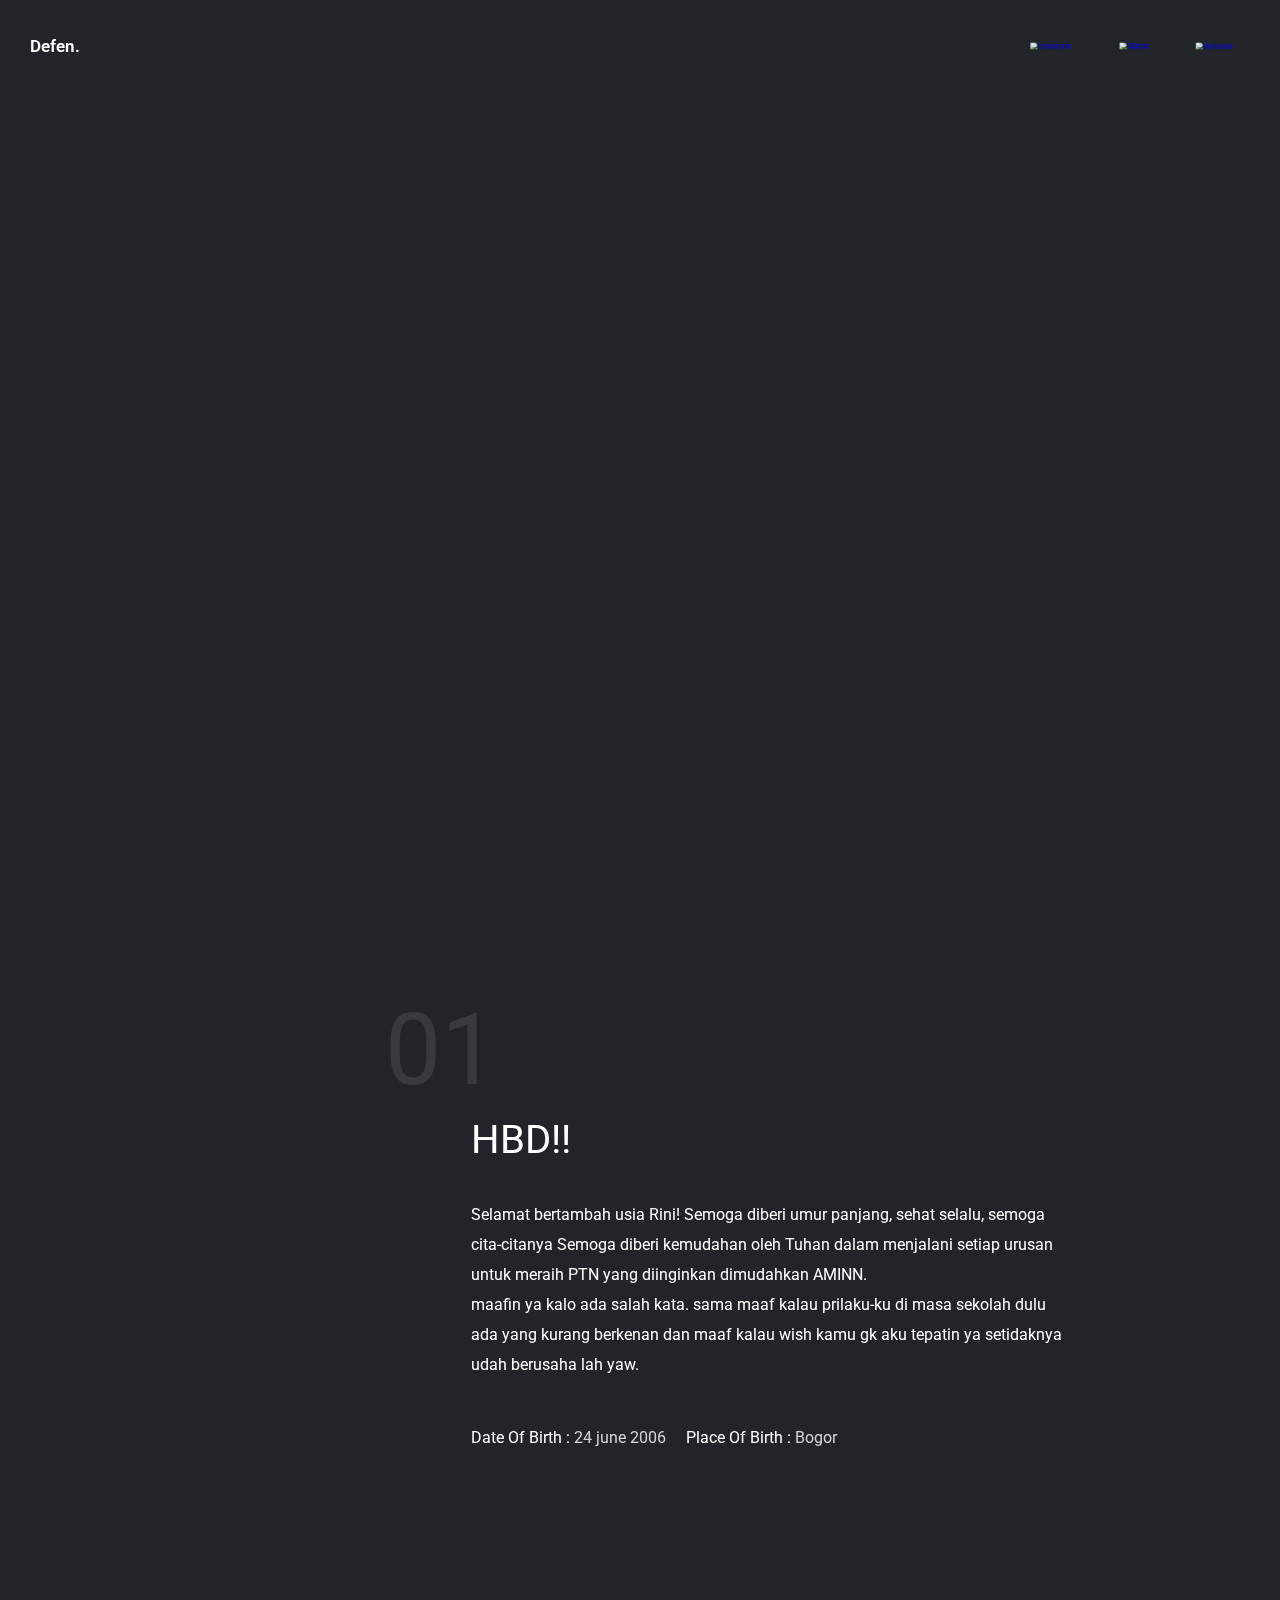
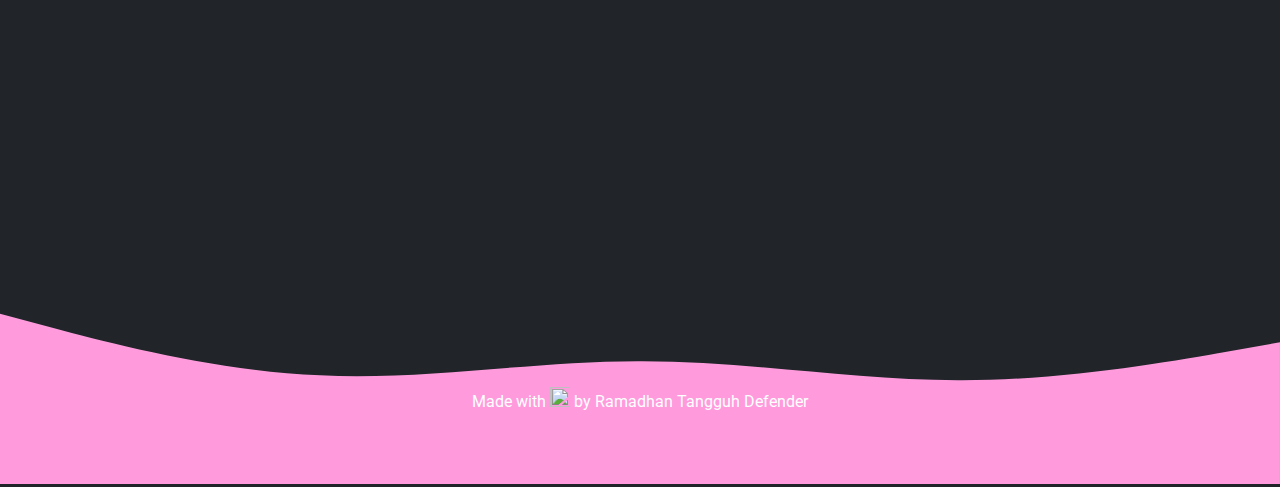
==== index.html @ fd663c67 "initial commit" ====
<!DOCTYPE html>
<html lang="en">
  <head>
    <meta charset="UTF-8" />
    <meta name="viewport" content="width=device-width, initial-scale=1.0" />
    <meta http-equiv="X-UA-Compatible" content="ie=edge" />
    <title>Tara..</title>
    <link href="https://fonts.googleapis.com/css2?family=Patrick+Hand&family=Roboto&display=swap" rel="stylesheet">
    <link rel="stylesheet" href="style.css"/>
    <link
    rel="stylesheet"
    href="https://unpkg.com/swiper@8/swiper-bundle.min.css"
    />
    <link href="https://fonts.googleapis.com/css2?family=Roboto&display=swap" rel="stylesheet">
  </head>
  <body id="home">
    <!-- lagu -->
    <div class="song">
      <audio autoplay loop><source src="img/Fly Me To The Moon - Lofi Cover (Prod. YungRhythm).mp3" type="audio/mp3"/></audio>
    </div>
    <!-- akhir lagu -->
    <!-- Navbar -->
    <nav>
      <div class="logo">
        <a href="#sectiontwo">Defen.</a>
      </div>
      <div class="nav-links">
        <ul>
          <li>
            <a href="https://www.instagram.com/defen212006/"><img src="../someone-birthday/img/instagram-logo.png" alt="Instagram" /></a>
          </li>
          <li>
            <a href="https://github.com/Defen21/Defen21.github.io"><img src="../someone-birthday/img/GitHub-Mark-Light-32px.png" alt="Github" /></a>
          </li>
          <li>
            <a href="https://www.facebook.com/defen.defen.161/"><img src="../someone-birthday/img/facebook.png" alt="facebook" /></a>
          </li>
        </ul>
      </div>
    </nav>
    <!-- Akhir Navbar -->
    <!--Section-->
    <section id="sectionone" class="screen">
      <div id="scene">
      <div class="cinematik">
        <img src="/someone-birthday/img/cinematik.png" alt="" />
      </div>
      <div class="atas">
        <img src="/someone-birthday/img/Rectangle 3.png" alt="" />
      </div>
      <div class="bawah">
        <img src="/someone-birthday/img/waves.png" alt="" />
      </div>
      <div class="bg">
        <img src="/someone-birthday/Img/background.png" alt="" />
      </div>
      <div data-depth="0.2" class="character">
        <img src="/someone-birthday/Img/character.png" alt="" />
      </div>
      <div data-depth="0.4" class="bubble">
        <img src="/someone-birthday/Img/bubble 1.png" alt="" />
      </div>
      <div data-depth="0.2" class="tugu">
        <img src="/someone-birthday/Img/tugu.png" alt="" />
      </div>
      <div data-depth="0.5" class="patung1">
        <img src="/someone-birthday/img/patung1.png" alt="" />
      </div>
      <div data-depth="0.5" class="patung2">
        <img src="/someone-birthday/img/patung2.png" alt="" />
      </div>
      <div data-depth="0.05" class="teks">
        <img src="/someone-birthday/Img/teks.png"  alt=""/>
      </div>
      <div data-depth="0.05" class="kertas1">
        <img src="/someone-birthday/Img/Kertas1.png" alt="" />
      </div>
      <div data-depth="0.05" class="kertas2">
        <img src="/someone-birthday/Img/Kertas2.png" alt="" />
      </div>
      <div data-depth="0.05" class="kertas3">
        <img src="/someone-birthday/Img/kertas3.png" alt="" />
      </div>
      <div data-depth="0.02" class="camera">
        <img src="/someone-birthday/Img/camera.png" alt="" />
      </div>
      <div data-depth="0.07" class="orang">
        <img src="/someone-birthday/Img/orang.png" alt="" />
      </div>
      <div data-depth="0.02" class="bgcm">
        <img src="/someone-birthday/Img/bg camera.png" alt="" />
      </div>
      <div data-depth="0.03" class="biola1">
        <img src="/someone-birthday/Img/biola1.png" alt="" />
      </div>
      <div data-depth="0.1" class="biola2">
        <img src="/someone-birthday/Img/biola2.png" alt="" />
      </div>
      <div data-depth="0.3" class="rinoi">
        <img src="/someone-birthday/Img/Rini.png" alt="" />
      </div>
      <div class="Mtbelakang">
        <img src="/someone-birthday/Img/mata belakang.png" alt="" />
      </div>
      <div class="Mtdepan">
        <img src="/someone-birthday/Img/mata depan1.png" alt="" />
      </div>
      <div class="bg-mata">
        <img src="/someone-birthday/Img/bg-mata.png" alt="" />
      </div>
      <div data-depth="0.2" class="pupil">
        <img src="/someone-birthday/Img/pupil.png" alt="" />
      </div>
      <div data-depth="0.1" class="tng-belakang">
        <img src="/someone-birthday/Img/tangan belakang.png" alt="" />
      </div>
      <div data-depth="0.1" class="tng-depan">
        <img src="/someone-birthday/Img/tangan depan.png" alt="" />
      </div>
      <div data-depth="0.1" class="tugu2">
        <img src="/someone-birthday/Img/tugu_bogor.png" alt="" />
      </div>
      <div data-depth="0.1" class="blatas">
        <img src="/someone-birthday/img/balon atas.png" alt="" />
      </div>
      <div data-depth="0.1" class="blbawah">
        <img src="/someone-birthday/Img/balon bawah.png" alt="" />
      </div>
      <div data-depth="0.1" class="quda">
        <img src="/someone-birthday/Img/quda.png" alt="" />
      </div>
    </section>
    
    <section id="sectiontwo" class="screen">
      <div class="swiper-container">
        <div class="swiper-wrapper">
          
          <!--Slide One-->
          <div class="swiper-slide">
            <div class="slide-number">
              <p><span>HBD!!</span></p>
            </div>
            <div class="slide-text">
              <h4><span>01</span></h4>
            </div>
            <div class="slide-detail">
              <p>
                <span>
                  Selamat bertambah usia Rini! Semoga diberi umur panjang, sehat selalu,
                  semoga <br> cita-citanya Semoga diberi kemudahan oleh Tuhan dalam menjalani setiap urusan <br> untuk meraih PTN yang diinginkan dimudahkan AMINN.
                  <br> maafin ya kalo ada salah kata. sama maaf kalau prilaku-ku di masa sekolah dulu <br> ada yang kurang berkenan 
                  dan maaf kalau wish kamu gk aku tepatin ya setidaknya <br> udah berusaha lah yaw. 
                </span>
              </p>
            </div>
            <div class="slide-detail-facts">
              <div>
                <h5>
                  Date Of Birth :
                  <span style="opacity: 0.8">24 june 2006</span>
                </h5>
                <h5>Place Of Birth : <span style="opacity: 0.8">Bogor</span></h5>
              </div>
            </div>
            <div class="slide-img"></div>
          </div>

          <!-- 02 -->
          <div class="swiper-slide">
            <div class="slide-number">
              <p><span>Open >_<</span></p>
            </div>
            <div class="slide-text">
              <h4><span>02</span></h4>
            </div>
            <div class="kado">
              <a href="gift.html">
                <img src="/someone-birthday/img/gift.png" alt="">
              </a>
            </div>
            <div class="slide-img"></div>
          </div>

          <!-- 03 -->
          <div class="swiper-slide">
            <div class="slide-number">
              <p><span>Credits!!</span></p>
            </div>
            <div class="slide-text">
              <h4><span>03</span></h4>
            </div>
            <div class="slide-detail">
              <p>
                <span>
                  inspred by: <a href="">Vindes.id</a> <br><br>
                Song: <a href="https://youtu.be/--B2MJbUv-o">Fly Me To The Moon - Lofi Cover (Prod. YungRhythm)</a><br> &ensp;&ensp;&ensp;&ensp;&ensp;    <a href="https://youtu.be/VcW2dYWxh70">Happy Birthday Song (KAIRU Lofi Remix) </a> <br><br>
                source: <a href="https://www.freepik.com/">freepik.com</a>  <br>  &ensp;&ensp;&ensp;&ensp;&ensp;&ensp; <a href="https://unsplash.com/">unsplash.com</a>
                <br> &ensp;&ensp;&ensp;&ensp;&ensp;&ensp; <a href="https://www.youtube.com/">Youtube.com</a>
                </span>
              </p>
            </div>
            <div class="slide-img"></div>
          </div>
      </div>
    </div>

      <!--slider links-->
        <div class="planet-links"></div>
    </section>
    <!--waves-->
    <div class="waves"><svg xmlns="http://www.w3.org/2000/svg" viewBox="0 0 1440 320"><path fill="#ff9bdd" fill-opacity="1" d="M0,128L60,144C120,160,240,192,360,197.3C480,203,600,181,720,181.3C840,181,960,203,1080,202.7C1200,203,1320,181,1380,170.7L1440,160L1440,320L1380,320C1320,320,1200,320,1080,320C960,320,840,320,720,320C600,320,480,320,360,320C240,320,120,320,60,320L0,320Z"></path></svg></div>
    <!--akhir waves-->
    <!--Footer-->
    <div class="footer">
      <p class="copy">Made with <img src="https://img.icons8.com/external-chloe-kerismaker/64/000000/external-Brain-education-chloe-kerismaker.png"/> by <a href="#">Ramadhan Tangguh Defender</a></p>
      </div>
    <!--akhir footer-->
    <!--Akhir Section-->
    <script src="https://cdnjs.cloudflare.com/ajax/libs/gsap/3.10.4/gsap.min.js"></script>
    <script src="https://cdnjs.cloudflare.com/ajax/libs/parallax/3.1.0/parallax.min.js"></script>
    <script src="https://unpkg.com/swiper@8/swiper-bundle.min.js"></script>
    <script src="script.js" type="text/javascript"></script>
  </body>
</html>
---- style.css ----
/* http://meyerweb.com/eric/tools/css/reset/ 
   v2.0 | 20110126
   License: none (public domain)
*/

html,
body,
div,
span,
applet,
object,
iframe,
h1,
h2,
h3,
h4,
h5,
h6,
p,
blockquote,
pre,
a,
abbr,
acronym,
address,
big,
cite,
code,
del,
dfn,
em,
img,
ins,
kbd,
q,
s,
samp,
small,
strike,
strong,
sub,
sup,
tt,
var,
b,
u,
i,
center,
dl,
dt,
dd,
ol,
ul,
li,
fieldset,
form,
label,
legend,
table,
caption,
tbody,
tfoot,
thead,
tr,
th,
td,
article,
aside,
canvas,
details,
embed,
figure,
figcaption,
footer,
header,
hgroup,
menu,
nav,
output,
ruby,
section,
summary,
time,
mark,
audio,
video {
  margin: 0;
  padding: 0;
  border: 0;
  font-size: 100%;
  font: inherit;
  vertical-align: baseline;
}
/* HTML5 display-role reset for older browsers */
article,
aside,
details,
figcaption,
figure,
footer,
header,
hgroup,
menu,
nav,
section {
  display: block;
}
body {
  line-height: 1;
}
ol,
ul {
  list-style: none;
}
blockquote,
q {
  quotes: none;
}
blockquote:before,
blockquote:after,
q:before,
q:after {
  content: "";
  content: none;
}
table {
  border-collapse: collapse;
  border-spacing: 0;
}

body {
  color: #fff;
  margin: 0;
  padding: 0;
  overflow-x: hidden;
  font-family: "Roboto";
  list-style: none;
  box-sizing: border-box;
  background: #212529;
}

.nav-links img {
  width: 40px;
  height: 40px;
}

nav {
  color: white;
  position: fixed;
  z-index: 100;
  height: 8vh;
  width: 96%;
  display: flex;
  justify-content: space-between;
  align-items: center;
  padding: 10px 30px;
}

.logo a {
  color: #fff;
  font-weight: 600;
  font-size: 17px;
  text-decoration: none;
}

nav .nav-links ul {
  display: flex;
  flex-direction: row;
}

nav .nav-links ul li {
  padding: 0 4px;
  list-style: none;
}

nav .nav-links ul li img {
  transform: scale(0.45);
}

section {
  height: 100vh;
  overflow: hidden;
}

.bawah {
  margin-top: 900px;
  z-index: 999;
}

.atas {
  z-index: 999;
}

.cinematik {
  z-index: 999;
}

.bg {
  z-index: -1;
}

.character {
  left: 600px !important;
  top: -50px !important;
}

.rinoi {
  margin-left: 410px !important;
  top: 230px !important;
}

.patung1 {
  left: -15px !important;
  top: 50px !important;
}

.patung2 {
  left: 1400px !important;
  top: 400px !important;
}

.teks {
  left: 300px !important;
  top: 350px !important;
  z-index: 99;
}

.kertas1 {
  left: 1070px !important;
  top: 600px !important;
}

.kertas2 {
  left: 80px !important;
  top: 100px !important;
}

.kertas3 {
  left: 1200px !important;
  top: 250px !important;
}

.tugu {
  left: 1300px !important;
  top: 400px !important;
}

.tugu2 {
  left: 200px !important;
  top: 450px !important;
}

.biola1 {
  left: 1320px !important;
  top: 70px !important;
}

.biola2 {
  left: 1290px !important;
  top: 200px !important;
  z-index: 10;
}

.blatas {
  left: 1150px !important;
  top: 20px !important;
}

.blbawah {
  left: 1100px !important;
  top: 50px !important;
  z-index: -1;
}

.Mtbelakang {
  z-index: -5;
  left: 500px !important;
  top: 620px !important;
}

.Mtdepan {
  z-index: -3;
  left: 500px !important;
  top: 620px !important;
}

.pupil {
  z-index: -4;
  left: 715px !important;
  top: 730px !important;
}

.bg-mata {
  z-index: -6;
  left: 1000px !important;
  top: 700px !important;
}

.tng-belakang {
  z-index: -2;
  left: 880px !important;
  top: 720px !important;
}

.tng-depan {
  left: 878px !important;
  top: 742px !important;
}

.quda {
  left: 200px !important;
  top: 550px !important;
}

.camera {
  z-index: 2;
  left: 1550px !important;
}

.bgcm {
  z-index: -1;
  left: 1613px !important;
  top: 210px !important;
}

.orang {
  z-index: 1;
  left: 1645px !important;
  top: 225px !important;
}

.bubble {
  left: 450px !important;
  top: 50px !important;
  z-index: 2;
}

.text h1 {
  font-family: "AlphaCentauri" !important;
  font-size: 5vw;
  color: #fff;
  letter-spacing: 20px;
  position: absolute;
  top: 35vh;
  left: 34vw;
}

/* SWIPER */

#sectiontwo {
  width: 100%;
  height: 100vh;
  position: relative;
}

.planet-links {
  width: 95%;
  height: 5vh;
  color: #fff;
  position: absolute;
  bottom: 0;
  display: flex;
  justify-content: space-evenly;
  list-style: none;
}

.planet-links .swiper-pagination-bullet {
  opacity: 0.2;
  outline: none;
}
.planet-links .swiper-pagination-bullet-active {
  color: #fff;
  opacity: 1;
}

.swiper-pagination-clickable .swiper-pagination-bullet {
  background: transparent;
}

.swiper-container {
  position: absolute;
  top: 50%;
  transform: translateY(-50%);
  padding: 50px 0;
  margin-left: 150px;
}

.swiper-wrapper {
  transition-delay: 0.5s;
}

.swiper-slide {
  height: 400px !important;
  width: 90% !important;
  background: transparent;
}

.swiper-slide:nth-child(1) .slide-img {
  background-image: url("/someone-birthday/img/cake.png");
  margin-top: -200px !important;
}
.swiper-slide:nth-child(3) .slide-img {
  background-image: url("/someone-birthday/img/bulb.png");
  margin-top: -300px !important;
  margin-left: 100px;
}
.slide-img {
  background-position: "center";
  background-repeat: no-repeat !important;
  background-size: contain;
  width: 30%;
  height: 100%;
}

.footer {
  margin-top: 100px;
  color: #fff;
  text-align: center;
}

.footer a {
  color: #fff;
  text-decoration: none;
}

.copy img {
  width: 20px;
  height: 20px;
}

.waves {
  margin-bottom: -200px;
}

.slide-number {
  position: absolute;
  top: -30px;
  left: 30%;
  width: 200px;
  height: 120px;
  overflow: hidden;
  z-index: 10;
}

.slide-number p {
  font-size: 40px;
  font-family: "AlphaCentauri" !important;
  color: #fff;
  position: relative;
}

.slide-number p span {
  position: absolute;
  font-family: "Roboto", sans-serif;
}

.slide-detail p span {
  position: relative;
  top: 50px;
  left: 30%;
  z-index: 10;
  width: 50%;
  height: 400px;
  overflow: hidden;
  line-height: 30px;
  font-family: "Roboto", sans-serif;
}

.slide-detail p span a {
  color: #fff;
  text-decoration: none;
  font-family: "Roboto", sans-serif;
}

.kado img {
  width: 600px;
  height: 400px;
  margin-left: 400px;
  margin-bottom: 400px !important;
  transition: 1s;
}

.kado img:hover {
  transform: scale(1.1);
}

.slide-detail-facts {
  position: absolute;
  top: 280px;
  left: 30%;
  z-index: 10;
  width: 50%;
  height: 400px;
  overflow: hidden;
  color: #fff;
}

.slide-detail-facts div {
  display: flex;
  position: relative;
}
.slide-detail-facts div h5 {
  margin-right: 20px;
}

.slide-text {
  position: absolute;
  top: -150px;
  left: 22%;
  z-index: 9;
  width: 200px;
  height: 400px;
  overflow: hidden;
  opacity: 0.1 !important;
}

.slide-text h4 {
  color: #fff;
  font-size: 100px;
  position: relative;
}
.slide-text h4 span {
  position: absolute;
}
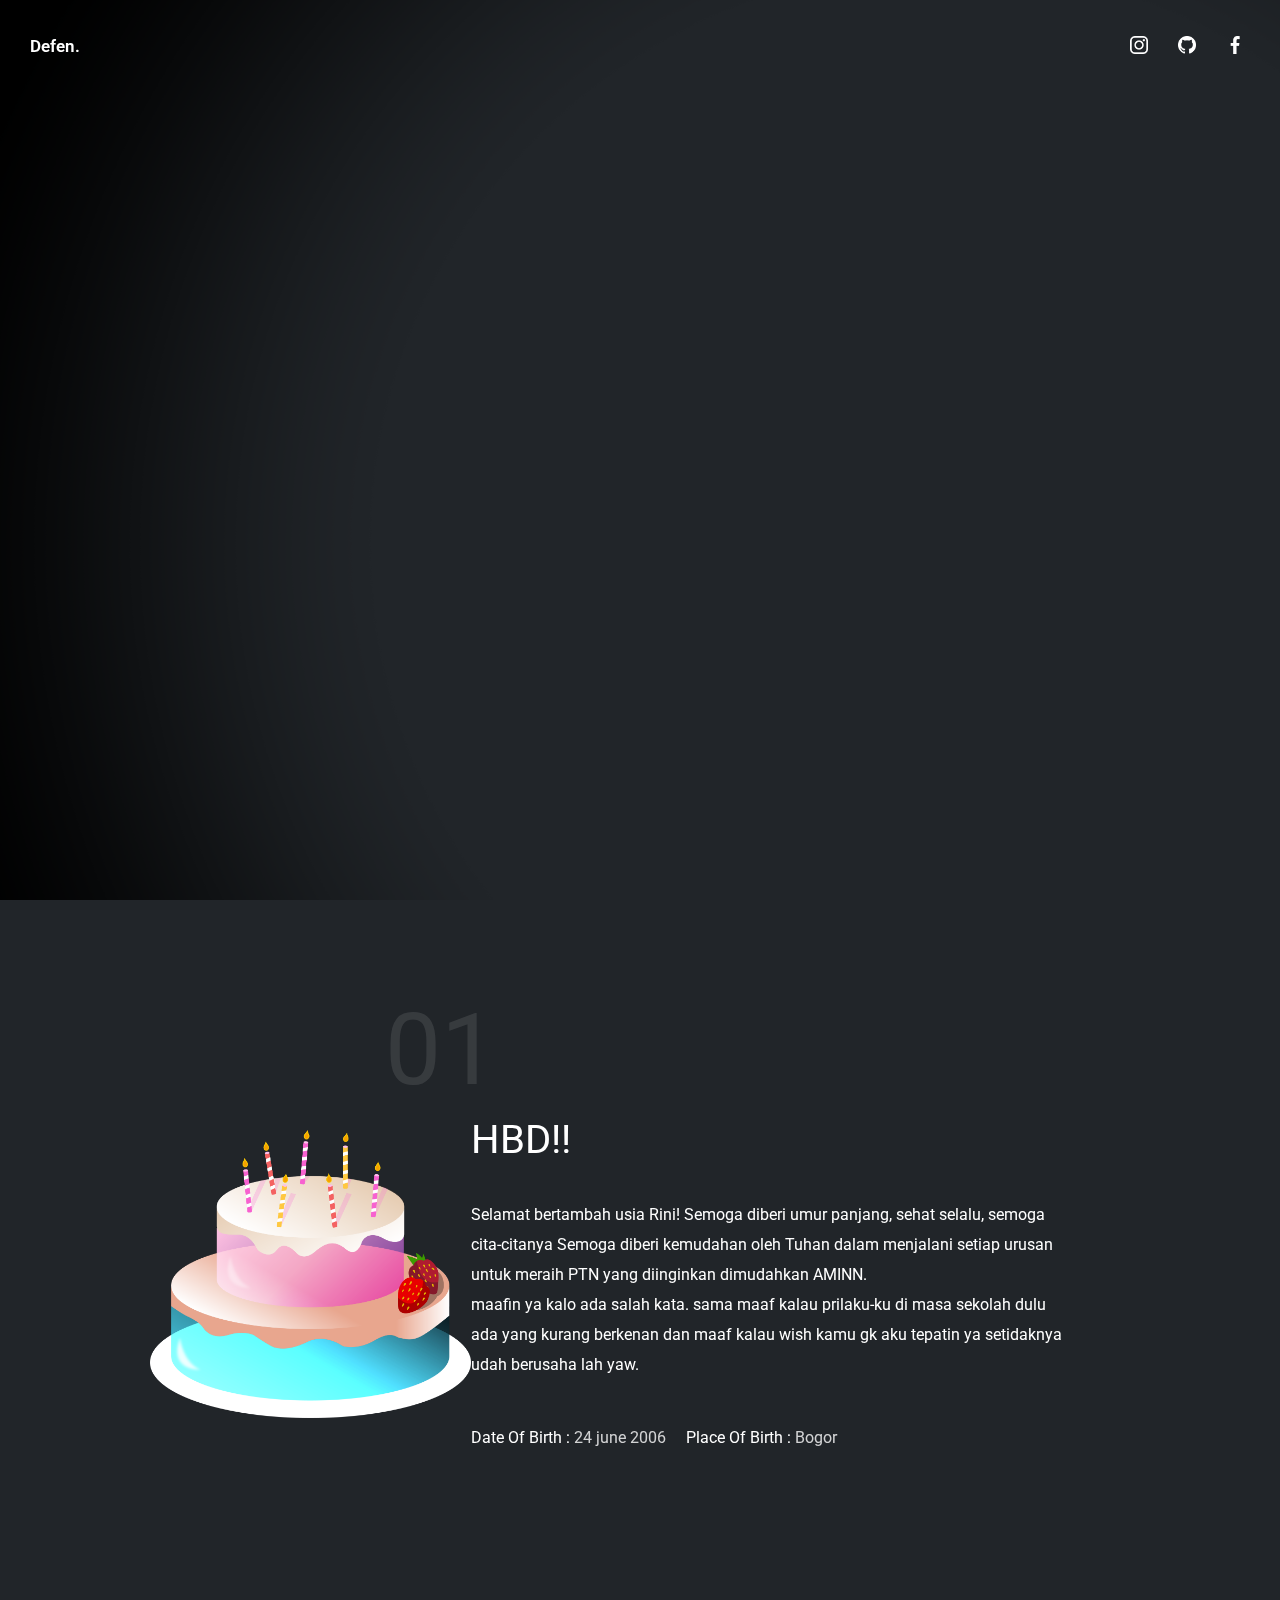
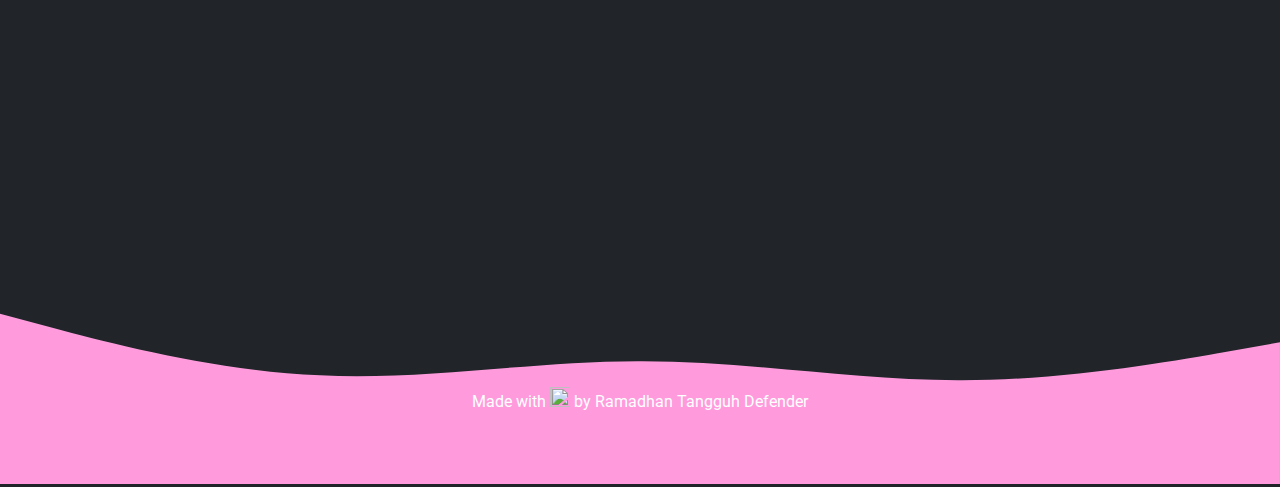
==== commit 3b6a84f4: "change2" ====
--- a/index.html
+++ b/index.html
@@ -27,13 +27,13 @@
       <div class="nav-links">
         <ul>
           <li>
-            <a href="https://www.instagram.com/defen212006/"><img src="../someone-birthday/img/instagram-logo.png" alt="Instagram" /></a>
+            <a href="https://www.instagram.com/defen212006/"><img src="img/instagram-logo.png" alt="Instagram" /></a>
           </li>
           <li>
-            <a href="https://github.com/Defen21/Defen21.github.io"><img src="../someone-birthday/img/GitHub-Mark-Light-32px.png" alt="Github" /></a>
+            <a href="https://github.com/Defen21/Defen21.github.io"><img src="img/GitHub-Mark-Light-32px.png" alt="Github" /></a>
           </li>
           <li>
-            <a href="https://www.facebook.com/defen.defen.161/"><img src="../someone-birthday/img/facebook.png" alt="facebook" /></a>
+            <a href="https://www.facebook.com/defen.defen.161/"><img src="img/facebook.png" alt="facebook" /></a>
           </li>
         </ul>
       </div>
@@ -43,91 +43,91 @@
     <section id="sectionone" class="screen">
       <div id="scene">
       <div class="cinematik">
-        <img src="/someone-birthday/img/cinematik.png" alt="" />
+        <img src="img/cinematik.png" alt="" />
       </div>
       <div class="atas">
-        <img src="/someone-birthday/img/Rectangle 3.png" alt="" />
+        <img src="img/Rectangle 3.png" alt="" />
       </div>
       <div class="bawah">
-        <img src="/someone-birthday/img/waves.png" alt="" />
+        <img src="img/waves.png" alt="" />
       </div>
       <div class="bg">
-        <img src="/someone-birthday/Img/background.png" alt="" />
+        <img src="img/background.png" alt="" />
       </div>
       <div data-depth="0.2" class="character">
-        <img src="/someone-birthday/Img/character.png" alt="" />
+        <img src="img/character.png" alt="" />
       </div>
       <div data-depth="0.4" class="bubble">
-        <img src="/someone-birthday/Img/bubble 1.png" alt="" />
+        <img src="img/bubble 1.png" alt="" />
       </div>
       <div data-depth="0.2" class="tugu">
-        <img src="/someone-birthday/Img/tugu.png" alt="" />
+        <img src="img/tugu.png" alt="" />
       </div>
       <div data-depth="0.5" class="patung1">
-        <img src="/someone-birthday/img/patung1.png" alt="" />
+        <img src="img/patung1.png" alt="" />
       </div>
       <div data-depth="0.5" class="patung2">
-        <img src="/someone-birthday/img/patung2.png" alt="" />
+        <img src="img/patung2.png" alt="" />
       </div>
       <div data-depth="0.05" class="teks">
-        <img src="/someone-birthday/Img/teks.png"  alt=""/>
+        <img src="img/teks.png"  alt=""/>
       </div>
       <div data-depth="0.05" class="kertas1">
-        <img src="/someone-birthday/Img/Kertas1.png" alt="" />
+        <img src="img/Kertas1.png" alt="" />
       </div>
       <div data-depth="0.05" class="kertas2">
-        <img src="/someone-birthday/Img/Kertas2.png" alt="" />
+        <img src="img/Kertas2.png" alt="" />
       </div>
       <div data-depth="0.05" class="kertas3">
-        <img src="/someone-birthday/Img/kertas3.png" alt="" />
+        <img src="img/kertas3.png" alt="" />
       </div>
       <div data-depth="0.02" class="camera">
-        <img src="/someone-birthday/Img/camera.png" alt="" />
+        <img src="img/camera.png" alt="" />
       </div>
       <div data-depth="0.07" class="orang">
-        <img src="/someone-birthday/Img/orang.png" alt="" />
+        <img src="img/orang.png" alt="" />
       </div>
       <div data-depth="0.02" class="bgcm">
-        <img src="/someone-birthday/Img/bg camera.png" alt="" />
+        <img src="img/bg camera.png" alt="" />
       </div>
       <div data-depth="0.03" class="biola1">
-        <img src="/someone-birthday/Img/biola1.png" alt="" />
+        <img src="img/biola1.png" alt="" />
       </div>
       <div data-depth="0.1" class="biola2">
-        <img src="/someone-birthday/Img/biola2.png" alt="" />
+        <img src="img/biola2.png" alt="" />
       </div>
       <div data-depth="0.3" class="rinoi">
-        <img src="/someone-birthday/Img/Rini.png" alt="" />
+        <img src="img/Rini.png" alt="" />
       </div>
       <div class="Mtbelakang">
-        <img src="/someone-birthday/Img/mata belakang.png" alt="" />
+        <img src="img/mata belakang.png" alt="" />
       </div>
       <div class="Mtdepan">
-        <img src="/someone-birthday/Img/mata depan1.png" alt="" />
+        <img src="img/mata depan1.png" alt="" />
       </div>
       <div class="bg-mata">
-        <img src="/someone-birthday/Img/bg-mata.png" alt="" />
+        <img src="img/bg-mata.png" alt="" />
       </div>
       <div data-depth="0.2" class="pupil">
-        <img src="/someone-birthday/Img/pupil.png" alt="" />
+        <img src="img/pupil.png" alt="" />
       </div>
       <div data-depth="0.1" class="tng-belakang">
-        <img src="/someone-birthday/Img/tangan belakang.png" alt="" />
+        <img src="img/tangan belakang.png" alt="" />
       </div>
       <div data-depth="0.1" class="tng-depan">
-        <img src="/someone-birthday/Img/tangan depan.png" alt="" />
+        <img src="img/tangan depan.png" alt="" />
       </div>
       <div data-depth="0.1" class="tugu2">
-        <img src="/someone-birthday/Img/tugu_bogor.png" alt="" />
+        <img src="img/tugu_bogor.png" alt="" />
       </div>
       <div data-depth="0.1" class="blatas">
-        <img src="/someone-birthday/img/balon atas.png" alt="" />
+        <img src="img/balon atas.png" alt="" />
       </div>
       <div data-depth="0.1" class="blbawah">
-        <img src="/someone-birthday/Img/balon bawah.png" alt="" />
+        <img src="img/balon bawah.png" alt="" />
       </div>
       <div data-depth="0.1" class="quda">
-        <img src="/someone-birthday/Img/quda.png" alt="" />
+        <img src="img/quda.png" alt="" />
       </div>
     </section>
     
@@ -175,7 +175,7 @@
             </div>
             <div class="kado">
               <a href="gift.html">
-                <img src="/someone-birthday/img/gift.png" alt="">
+                <img src="img/gift.png" alt="">
               </a>
             </div>
             <div class="slide-img"></div>
--- a/style.css
+++ b/style.css
@@ -396,11 +396,11 @@
 }
 
 .swiper-slide:nth-child(1) .slide-img {
-  background-image: url("/someone-birthday/img/cake.png");
+  background-image: url("img/cake.png");
   margin-top: -200px !important;
 }
 .swiper-slide:nth-child(3) .slide-img {
-  background-image: url("/someone-birthday/img/bulb.png");
+  background-image: url("img/bulb.png");
   margin-top: -300px !important;
   margin-left: 100px;
 }
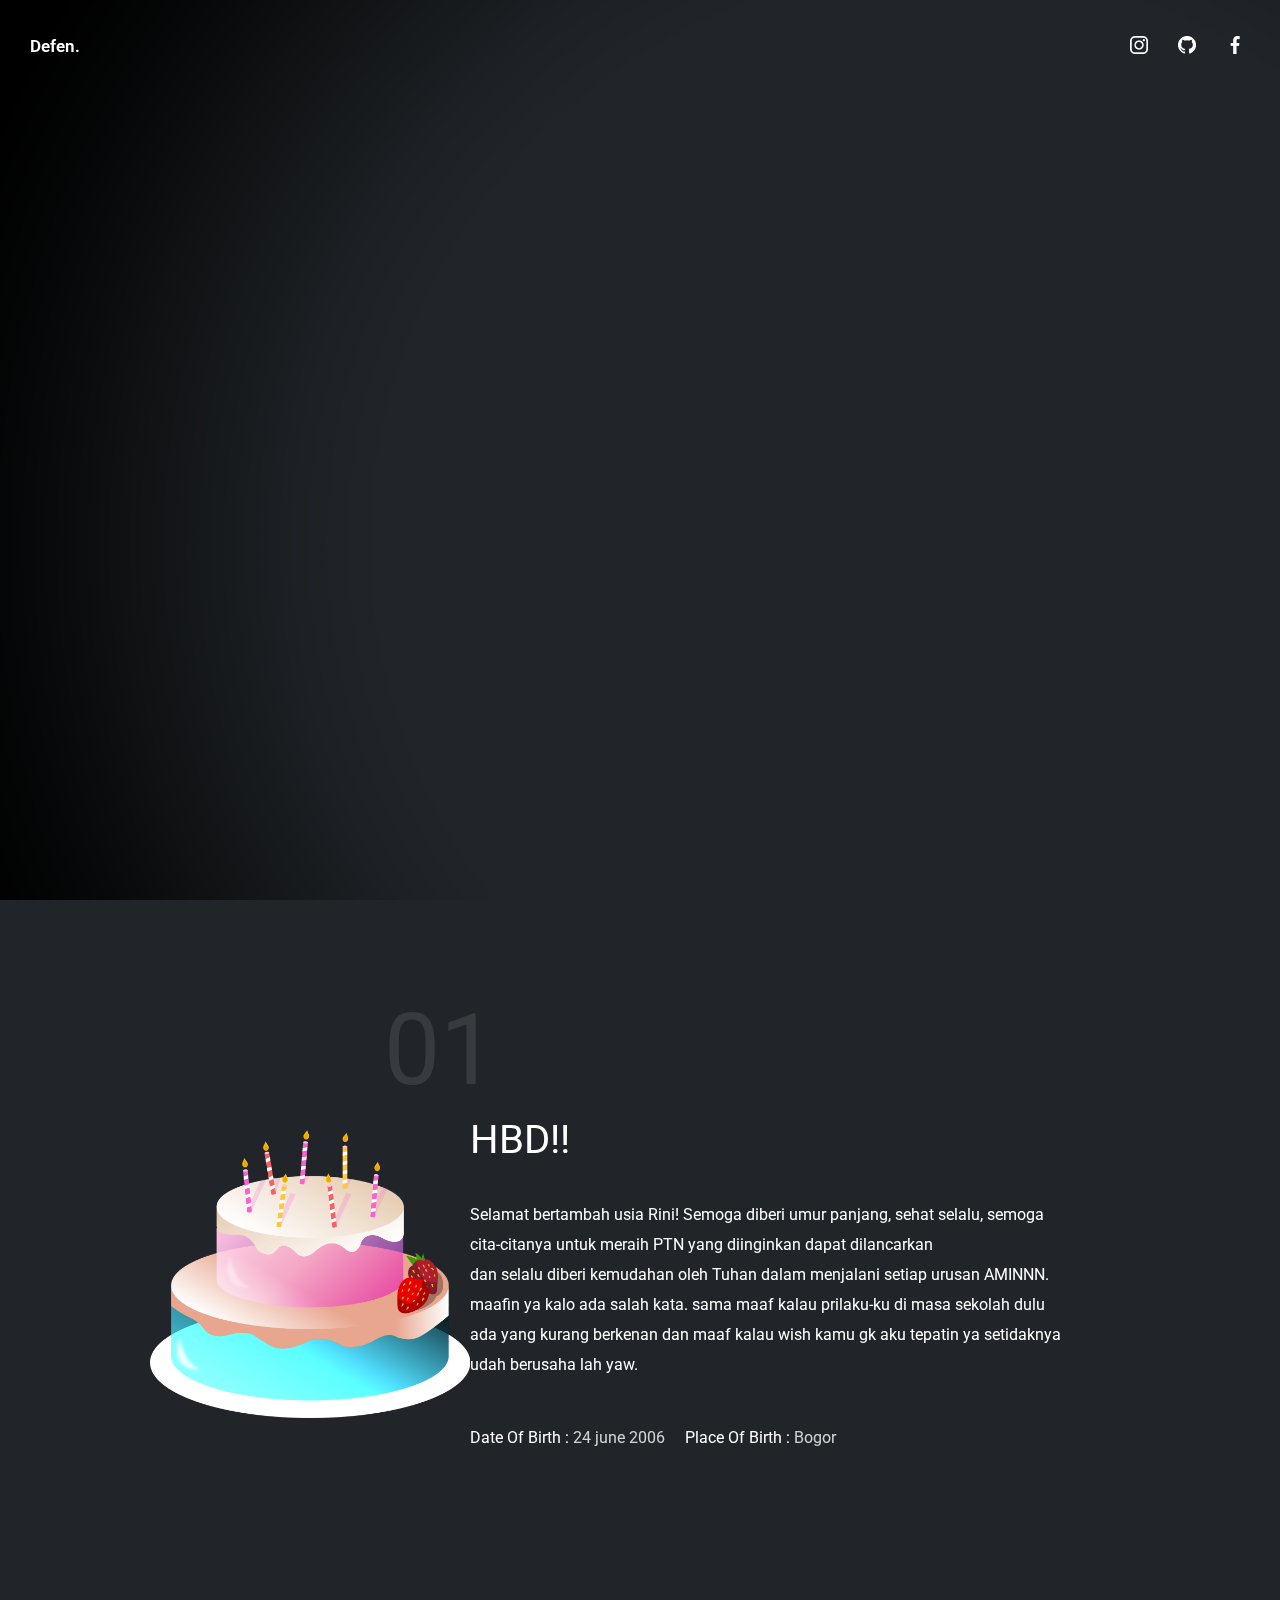
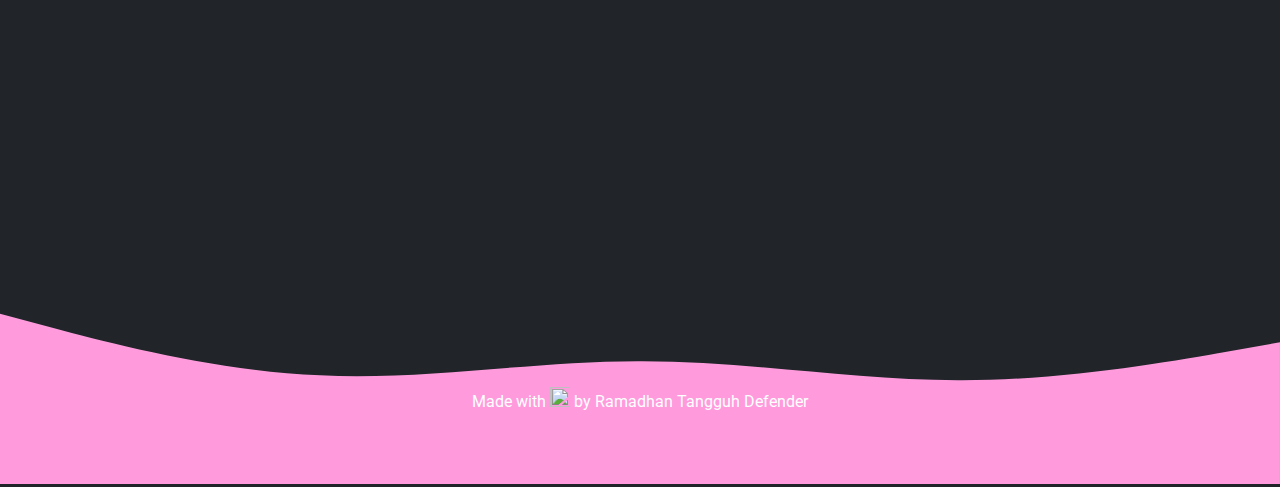
==== commit 126900ae: "change7" ====
--- a/index.html
+++ b/index.html
@@ -15,9 +15,9 @@
   </head>
   <body id="home">
     <!-- lagu -->
-    <div class="song">
+    <!-- <div class="song">
       <audio autoplay loop><source src="img/Fly Me To The Moon - Lofi Cover (Prod. YungRhythm).mp3" type="audio/mp3"/></audio>
-    </div>
+    </div> -->
     <!-- akhir lagu -->
     <!-- Navbar -->
     <nav>
@@ -73,10 +73,10 @@
         <img src="img/teks.png"  alt=""/>
       </div>
       <div data-depth="0.05" class="kertas1">
-        <img src="img/Kertas1.png" alt="" />
+        <img src="img/kertas1.png" alt="" />
       </div>
       <div data-depth="0.05" class="kertas2">
-        <img src="img/Kertas2.png" alt="" />
+        <img src="img/kertas2.png" alt="" />
       </div>
       <div data-depth="0.05" class="kertas3">
         <img src="img/kertas3.png" alt="" />
@@ -147,7 +147,7 @@
               <p>
                 <span>
                   Selamat bertambah usia Rini! Semoga diberi umur panjang, sehat selalu,
-                  semoga <br> cita-citanya Semoga diberi kemudahan oleh Tuhan dalam menjalani setiap urusan <br> untuk meraih PTN yang diinginkan dimudahkan AMINN.
+                  semoga <br> cita-citanya untuk meraih PTN yang diinginkan dapat dilancarkan <br> dan selalu diberi kemudahan oleh Tuhan dalam menjalani setiap urusan AMINNN.
                   <br> maafin ya kalo ada salah kata. sama maaf kalau prilaku-ku di masa sekolah dulu <br> ada yang kurang berkenan 
                   dan maaf kalau wish kamu gk aku tepatin ya setidaknya <br> udah berusaha lah yaw. 
                 </span>
--- a/style.css
+++ b/style.css
@@ -185,6 +185,7 @@
 .bawah {
   margin-top: 900px;
   z-index: 999;
+  position: fixed;
 }
 
 .atas {
@@ -522,3 +523,18 @@
 .slide-text h4 span {
   position: absolute;
 }
+/* mobile device */
+@media only screen and (max-width: 480px) {
+  .footer {
+    margin-top: 38%;
+    color: #fff;
+    background-color: #ff9bdd;
+    background-size: 100%;
+    text-align: center;
+  }
+
+  .waves svg {
+    height: 100%;
+    width: 200vw;
+  }
+}
